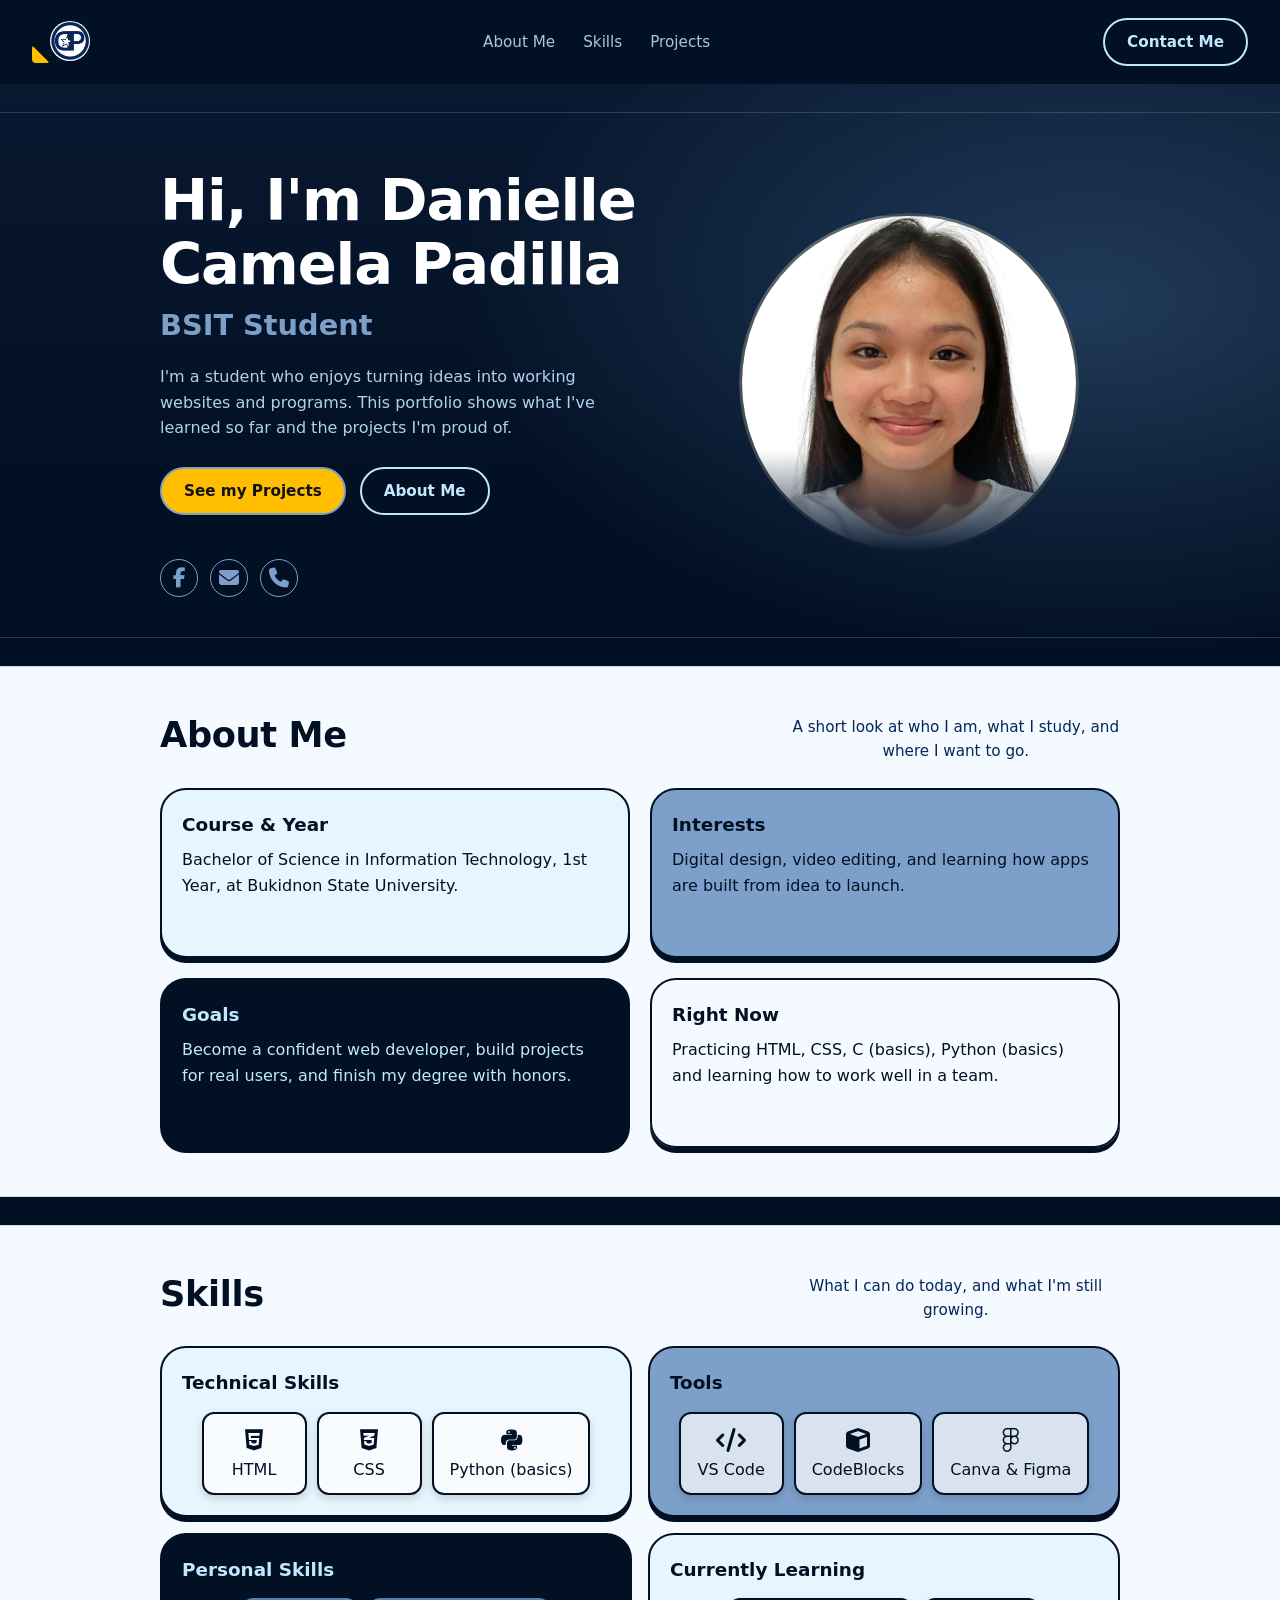
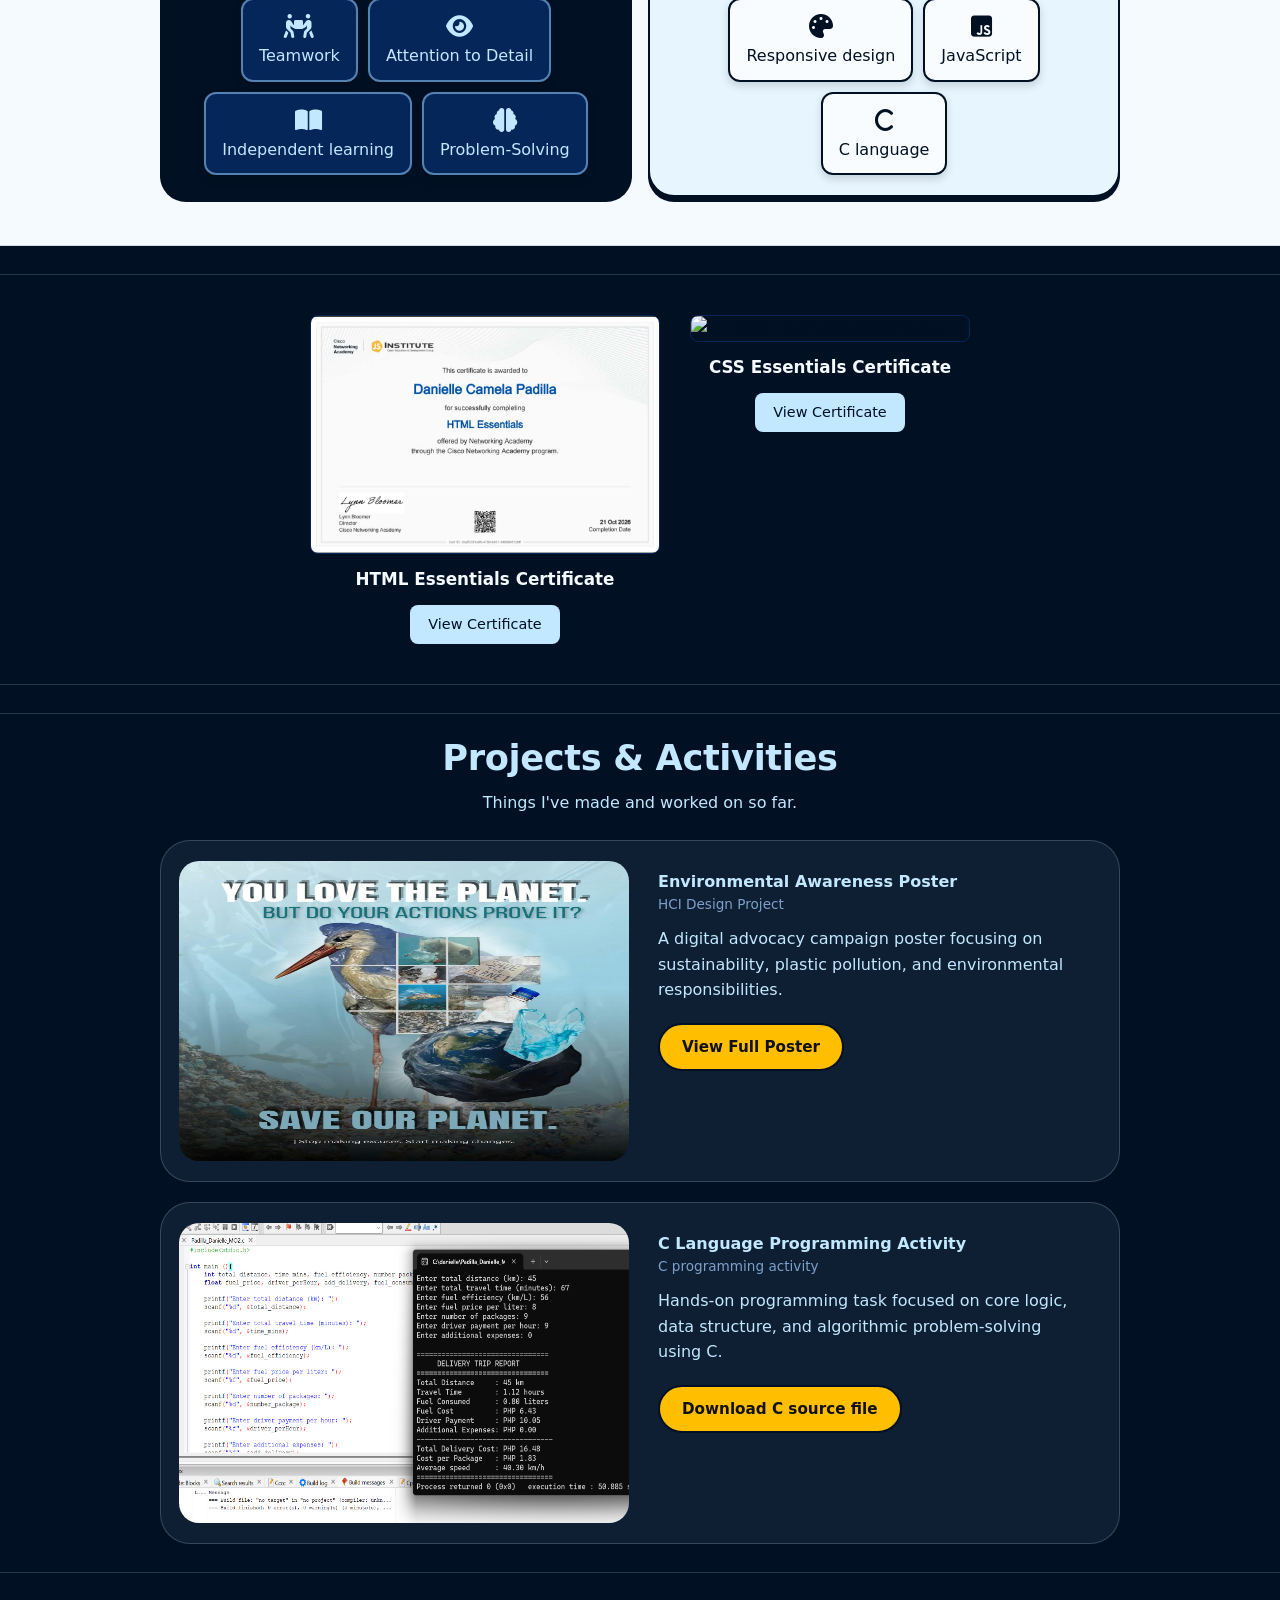
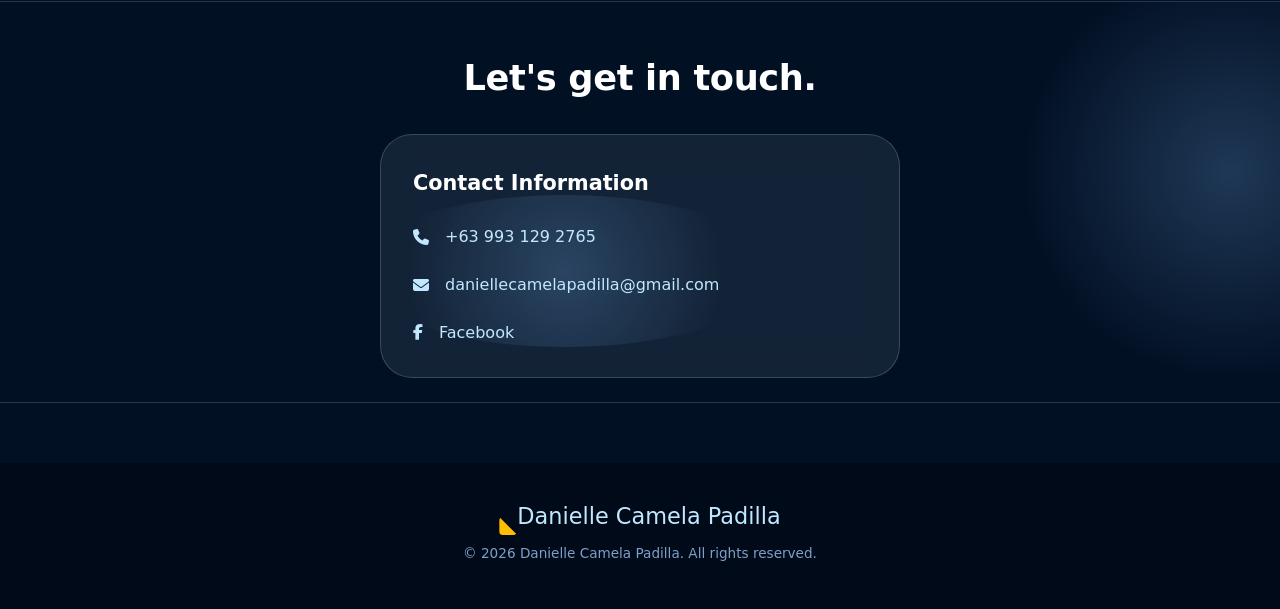
==== index.html @ 0aa8f561 "Rename indexNew.html to index.html" ====
<!DOCTYPE html>
<html lang="en">
<head>
    <meta charset="UTF-8">
    <meta name="viewport" content="width=device-width, initial-scale=1.0">
    <title>Danielle Camela Padilla | Student Portfolio</title>
    <link rel="stylesheet" href="style.css">
    <link href="https://cdnjs.cloudflare.com/ajax/libs/font-awesome/6.5.1/css/all.min.css" rel="stylesheet">
</head>
<body>
    <header class="nav-wrap">
        <nav class="nav" aria-label="Main">
            <a class="brand" href="#home"><span class="brand-mark"></span>
                <img src="asset/profile_logo.jpg" alt="logo">
            </a>

            <div class="nav-right">
                 <ul>
                    <li><a href="#about">About Me</a></li>
                    <li><a href="#skills">Skills</a></li>
                    <li><a href="#projects">Projects</a></li>
                </ul>
            </div>
                <a class="btn btn-ghost" href="#contact">Contact Me</a>
        </nav>
    </header>

    <main>
        <section class="hero" id="home">
            <div class="hero-text">
                <h1>Hi, I'm Danielle Camela Padilla</h1>
                <p class="role">BSIT Student</p>
                <p class="lead">I'm a student who enjoys turning ideas into working websites and programs.
This portfolio shows what I've learned so far and the projects I'm proud of.</p>
                <div class="actions">
                    <a class="btn btn-primary" href="#projects">See my Projects</a>
                    <a class="btn btn-ghost" href="#about">About Me</a>
                </div>
                <ul class="socials" aria-label="Social links">
                    <li><a href="https://www.facebook.com/danielle.camela.padilla.2025" target="_blank" rel="noopener" aria-label="Facebook">
                            <i class="fa-brands fa-facebook-f"></i>
                        </a>
                    </li>
                    <li><a href="mailto:daniellecamelapadilla@gmail.com" aria-label="Email">
                            <i class="fa-solid fa-envelope"></i>
                        </a>
                    </li>
                    <li><a href="tel:+639931292765" aria-label="Phone">
                            <i class="fa-solid fa-phone"></i>
                        </a>
                    </li>
                </ul>
            </div>
            <div class="hero-photo">
                <div class="photo-circle">
                    <img src="asset\photoProfile.jpg" alt="Profile Picture">
                </div>
            </div>
       </section>

       <section class="card-light block" id="about">
        <div class="block-head">
            <h2>About Me</h2>
            <p>A short look at who I am, what I study, and where I want to go.</p>
        </div>
        <div class="grid-2">
            <article class="tile tile-american">
                <h3>Course &amp; Year</h3>
                <p>Bachelor of Science in Information Technology, 1st Year, at Bukidnon State University.</p>
            </article>
            <article class="tile tile-blue">
                <h3>Interests</h3>
                <p>Digital design, video editing, and learning how apps are built from idea to launch.</p>
            </article>
            <article class="tile tile-itom">
                <h3>Goals</h3>
                <p>Become a confident web developer, build projects for real users, and finish my degree with honors.</p>
            </article>
            <article class="tile tile-pale">
                <h3>Right Now</h3>
                <p>Practicing HTML, CSS, C (basics), Python (basics) and learning how to work well in a team.</p>
            </article>
        </div>
       </section>

       <section class="card-light block" id="skills">
        <div class="block-head">
            <h2>Skills</h2>
            <p>What I can do today, and what I'm still growing.</p>
        </div>
        <div class="grid-2">
            <article class="tile tile-american">
                <h3>Technical Skills</h3>
                <ul class="chips">
                    <li><i class="fa-brands fa-html5"></i>HTML</li>
                    <li><i class="fa-brands fa-css3-alt"></i>CSS</li>
                    <li><i class="fa-brands fa-python"></i>Python (basics)</li>
                </ul>
            </article>
            <article class="tile tile-blue">
                <h3>Tools</h3>
                <ul class="chips">
                    <li><i class="fa-solid fa-code"></i>VS Code</li>
                    <li><i class="fa-solid fa-cube"></i>CodeBlocks</li>
                    <li><i class="fa-brands fa-figma"></i>Canva &amp; Figma</li>
                </ul>
            </article>
            <article class="tile tile-itom">
                <h3>Personal Skills</h3>
                <ul class="chips">
                    <li><i class="fa-solid fa-people-carry-box"></i>Teamwork</li>
                    <li><i class="fa-solid fa-eye"></i>Attention to Detail</li>
                    <li><i class="fa-solid fa-book-open"></i>Independent learning</li>
                    <li><i class="fa-solid fa-brain"></i>Problem-Solving</li>
                </ul>
            </article>
            <article class="tile tile-american">
                <h3>Currently Learning</h3>
                <ul class="chips">
                    <li><i class="fa-solid fa-palette"></i>Responsive design</li>
                    <li><i class="fa-brands fa-square-js"></i>JavaScript</li>
                    <li><i class="fa-solid fa-c"></i>C language</li>
                </ul>
            </article>
        </div>
       </section>

       <section class="block" id="certificates">
        <div class="cert-row">
            <div class="cert-item">
                <img src="asset/certificate1.jpg" alt="HTML Essentials Certificate">
                <h4>HTML Essentials Certificate</h4>
                <a href="asset/HTML_Essentials_certificate_2601102702-student-buksu-edu-ph_c5af533f-bef6-4780-b451-1469845726ff.pdf" target="_blank" rel="noopener" class="cert-btn">View Certificate</a>
            </div>
            <div class="cert-item">
                <img src="" alt="CSS Essentials Certificate">
                <h4>CSS Essentials Certificate</h4>
                <a href="#" target="_blank" rel="noopener" class="cert-btn">View Certificate</a>
            </div>
        </div>
       </section>

       <section class="works" id="projects">
        <div class="work-head">
            <h2>Projects &amp; Activities</h2>
            <p>Things I've made and worked on so far.</p>
        </div>

        <article class="work">
            <div class="work-img">
                <img class="work-poster" src="asset/designPoster.jpg" alt="Environmental awareness poster">
            </div>
            <div class="work-info">
                <h4>Environmental Awareness Poster</h4>
                <p class="meta">HCI Design Project</p>
                <p>A digital advocacy campaign poster focusing on sustainability, plastic pollution, and environmental responsibilities.</p>
                <a class="btn btn-primary" href="asset\designPoster.jpg" target="_blank" rel="noopener">View Full Poster</a>
            </div>
        </article>

        <article class="work">
            <div class="work-img">
                <img src="asset/c_activity.png" alt="C programming activity screenshot">
            </div>
            <div class="work-info">
                <h4>C Language Programming Activity</h4>
                <p class="meta">C programming activity</p>
                <p>Hands-on programming task focused on core logic, data structure, and algorithmic problem-solving using C.</p>
                <a class="btn btn-primary" href="asset/Padilla_Danielle_MO2.c" download target="_blank">Download C source file</a>
            </div>
        </article>
       </section>

       <section class="contact" id="contact">
        <h2>Let's get in touch.</h2>
        <div class="contacts-grid">
            <aside class="glass info">
                <h3>Contact Information</h3>
                <ul>
                    <li><i class="fa-solid fa-phone"></i><a href="tel:+639931292765">+63 993 129 2765</a></li>
                    <li><i class="fa-solid fa-envelope"></i><a href="mailto:daniellecamelapadilla@gmail.com">daniellecamelapadilla@gmail.com</a></li>
                    <li><i class="fa-brands fa-facebook-f"></i><a href="https://www.facebook.com/danielle.camela.padilla.2025" target="_blank" rel="noopener">Facebook</a></li>
                </ul>
            </aside>
        </div>
       </section>
    </main>

    <footer>
        <p class="brand"><span class="brand-mark"></span>Danielle Camela Padilla</p>
        <p>&copy; 2026 Danielle Camela Padilla. All rights reserved.</p>
    </footer>
</body>
</html>
---- style.css ----
:root{
  --ink:#021024;      
  --navy:#052659;
  --blue:#5483B3;
  --sky:#7DA0CA;
  --ice:#C1E8FF;
  --paper:#F4FAFF;
  --accent-amber:#FFBF00;
  --radius:36px;
  --content-max:960px;
  --gutter:20px;
  --divider:rgba(193,232,255,.18);
}
*{
    box-sizing:border-box;
    margin:0;
    padding:0;
}
html{
    scroll-behavior:smooth;
    scroll-padding-top:90px;
}
body{
    font-family:"DM Sans",system-ui,sans-serif;
    color:var(--ink);
    line-height:1.6;
    background: radial-gradient(900px 500px at 85% 8%,rgba(84,131,179,.35),transparent 70%), linear-gradient(180deg,#0a1a33 0,var(--ink) 480px);
    background-color:var(--ink);
}
a{
    color:inherit;
}
ul{
    list-style:none;
}
:focus-visible{
    outline:3px solid var(--ice);
    outline-offset:3px;
}
main,.nav{
    width:100%;
    max-width:100%;
    margin-inline:0;
}
main{
    display:flex;
    flex-direction:column;
    gap:28px;
    padding-bottom:60px;
}

/* NAV */
.nav-wrap{
    position:sticky;
    top:0;
    z-index:10;
    display:flex;
    justify-content:center;
}
.nav{
    display:flex;
    align-items:center;
    justify-content:space-between;
    gap:16px;
    background:var(--ink);
    padding:18px 32px;
    color:var(--ice);
}
.nav-right{
    display:flex;
    align-items:center;
    justify-content:center;
    gap:24px;
    margin:0;

}
.nav ul{
    display:flex;
    gap:28px;
    font-size:.95rem;
}
.nav ul a{
    text-decoration:none;
    opacity:.85;
}
.nav ul a:hover{
    opacity:1;
    text-decoration:underline;
    text-underline-offset:6px;
    color:var(--accent-amber);
    transition: color 0.3s ease;
}
.brand{
    display:flex;
    align-items:flex-end;
    text-decoration:none;
}
.brand .brand-mark,
.brand img{
    transition: transform 0.3s cubic-bezier(0.175, 0.885, 0.32, 1.275), filter 0.3s ease;
}
.brand img{
    width:40px;
    height:40px;
    object-fit:cover;
    border-radius:50%;
    margin-bottom:2px;
}
.brand-mark{
    width:18px;
    height:18px;
    border-radius:4px;
    display:inline-block;
    background-color:var(--accent-amber);
    clip-path:polygon(0 100%,0 0,100% 100%);
}
.brand:hover img{
    transform:scale(1.08);
    filter:drop-shadow(0 0 8px rgba(255, 193, 7, 0.45));
}
.brand:hover .brand-mark{
    transform: translate(-3px, -3px) rotate(-12deg);
}

/* BUTTONS */
.btn{
    display:inline-block;
    padding:10px 22px;
    border-radius:999px;
    font-weight:700;
    font-size:.95rem;
    text-decoration:none;
    border:2px solid var(--ink);
}
.btn:hover{
    transform:translateY(-2px);
}
a.btn-primary,
.btn-primary{
    background-color:var(--accent-amber);
    color:#111111;
    border:2px solid var(--ink);
    font-weight:600;
    transition:all 0.3s cubic-bezier(0.4, 0, 0.2, 1)!important;
}
a.btn-primary:hover,
.btn-primary:hover{
    background-color:var(--accent-amber);
    border-color:var(--accent-amber);
    transform:translateY(-3px);
    box-shadow:0 6px 16px rgba(255, 191, 0, 0.35)!important;
}
.btn-outline{
    background:var(--paper);
    color:var(--ink);
    box-shadow:0 4px 0 var(--ink);
    }
.btn-ghost{
    background:transparent;
    color:var(--ice);
    border-color:var(--ice);
}
.btn-ghost:hover{
    background:var(--ice);
    color:var(--navy);
}

/* FULL-WIDTH SECTION BANDS */
main > section{
    width:100%;
    max-width:none;
    margin-inline:0;
    padding-inline:var(--gutter);
    border-radius:0;
    border-inline:0;
    border-block:1px solid var(--divider);
}

/* Inner content */
:where(section:not(.hero), .block, .card-light) > *{
    max-width:var(--content-max);
    margin-inline:auto;
}

/* LIGHT CARD */
.card-light{
    --divider:rgba(5,38,89,.14);
    background:var(--paper);
    padding:48px var(--gutter);
}

/* HERO  (no container) */
.hero{
    margin-top:28px;
    display:grid;
    grid-template-columns:1.1fr .9fr;
    gap:24px;
    align-items:center;
    padding:56px max(var(--gutter), calc((100% - var(--content-max)) / 2)) 40px;
    color:var(--ice);
}
h1{
    font-size:clamp(2.2rem,5vw,3.6rem);
    line-height:1.1;
    letter-spacing:-.02em;
    color:#fff;
}
.role{
    font-size:clamp(1.3rem,2.6vw,1.8rem);
    font-weight:700;
    color:var(--sky);
    margin:6px 0 16px;
}
.lead{
    margin:0 0 26px;
    max-width:46ch;
    color:var(--ice);
    opacity:.9;
}
.actions{
    display:flex;
    gap:14px;
    flex-wrap:wrap;
}
.hero .btn-primary{
    border-color:var(--sky);
    box-shadow:none;
}
.socials{
    display:flex;
    gap:12px;
    margin-top:44px;
}
.socials a{
    width:38px;
    height:38px;
    border:1.5px solid var(--sky);
    border-radius:50%;
    color:var(--sky);
    display:flex;
    align-items:center;
    justify-content:center;
    transition:background .15s,color .15s;
    text-decoration:none;
}
.socials a:hover{
    background:var(--sky);
    color:var(--ink);
}
.socials .fa-solid,
.socials .fa-brands{
    font-size:20px;
    line-height:1;
}
.hero-photo{
    display:flex;
    justify-content:center;
}
.photo-circle{
    width:min(340px,100%);
    aspect-ratio:1;
    border-radius:50%;
    overflow:hidden;
    background:radial-gradient(circle at 50% 30%,var(--blue),var(--navy) 70%);
    box-shadow:0 0 90px rgba(84,131,179,.45);
    -webkit-mask-image:linear-gradient(#000 70%,transparent);
    mask-image:linear-gradient(#000 70%,transparent);
    transition:box-shadow 0.4s ease, border-color 0.45s ease;
    border:3px solid rgba(245, 184, 46, 0.25);

}
.photo-circle img{
    display:block;
    width:100%;
    height:100%;
    object-fit:cover;
    transition:transform 0.4s ease, filter 0.45s ease;
}
.photo-circle:hover{
    border-color:var(--accent-amber);
    box-shadow:0 6px 16px rgba(255, 191, 0, 0.35);
    transform:translateY(-4px);
}
.photo-circle:hover img{
    transform:scale(1.06);
    filter:brightness(1.4);
}

/* SECTION BLOCKS (about) */
.block-head{
    display:flex;
    justify-content:space-between;
    gap:32px;
    align-items:flex-start;
    margin-bottom:24px;
    width:100%;
    text-align:center;
}
.block-head p{
    max-width:34ch;
    font-size:.95rem;
    color:var(--navy);
}
h2{
    font-size:clamp(1.6rem,3vw,2.2rem);
    line-height:1.15;
    letter-spacing:-.01em;
    max-width:12ch;
}
h3{
    font-size:1.15rem;
    margin-bottom:8px;
}
.grid-2{
    display:grid;
    grid-template-columns:1fr 1fr;
    gap:20px
}
.tile{
    border-radius:26px;
    padding:20px;
    min-height:170px;
    border:2px solid var(--ink);
    box-shadow:0 5px 0 var(--ink);
    transition: transform 0.3s ease-in-out, box-shadow 0.3s ease-in-out;
}
.tile-american{
    background:#E7F5FF;
}
.tile-blue{
    background:var(--sky);
}
.tile-itom{
    background:var(--ink);
    color:var(--ice);
}
.chips{
    display:flex;
    flex-wrap:wrap;
    justify-content:center;
    gap:10px;
    margin-top:14px;
    padding:0;
    list-style:none;
}
#skills .grid-2{
    display:grid;
    grid-template-columns:repeat(2, 1fr);
    gap:16px;
    margin-top: 20px;
}
.chips li{
    display:inline-flex;
    flex-direction:column;
    align-items:center;
    justify-content:center;
    gap:8px;
    background:rgba(255, 255, 255, 0.7);
    color:var(--ink);
    padding:14px 16px;
    border: 2px solid var(--ink);
    box-shadow:0 4px 8px rgba(0, 0, 0, 0.15);
    border-radius:12px;
    min-width:105px;
    text-align:center;
    line-height:1.2;
    transition: transform 0.3s cubic-bezier(0.4, 0, 0.2, 1), border-color 0.3s ease, box-shadow 0.3s ease;
}
.chips li i{
    font-size:1.5rem;
    margin-right:0;
}
.tile-itom .chips li{
    background:var(--navy);
    color:var(--ice);
    border-color:var(--blue);
}
.chips li:hover{
    transform:translateY(-5px);
    box-shadow:0 8px 18px rgba(255, 191, 0, 0.25);
    background-color:var(--accent-amber);
}
.tile:hover{
    transform:translateY(-3px);
    box-shadow:0 8px 16px rgba(0, 0, 0, 0.2);
}
.cert-row{
    display:flex;
    justify-content:center;
    gap:30px;
    width:100%;
    max-width:var(--content-max);
    margin:40px auto;
    flex-wrap:wrap;
}
.cert-item{
    display:flex;
    flex-direction:column;
    align-items:center;
    text-align:center;
    gap:12px;
    min-width:280px;
    max-width:400px;
}
.cert-item img{
    width:100%;
    max-width:350px;
    height:auto;
    border-radius:8px;
    border:1px solid var(--navy);
}
.cert-item h4{
    margin:0;
    font-size:1.05rem;
    color:var(--paper);
}
.cert-btn{
    display:inline-block;
    padding:8px 18px;
    background-color:var(--ice);
    color:var(--ink);
    text-decoration:none;
    border-radius:8px;
    font-size:0.9rem;
    font-weight:500;
    transition:background-color 0.2s ease, transform 0.2s ease;
}
.cert-btn:hover{
    box-shadow:0 6px 16px rgba(255, 191, 0, 0.35);
    background-color:var(--accent-amber);
    transform:translateY(-2px);
}
@media (max-width:768px){
    .cert-row{
        flex-direction:column;
        align-items:center;
    }
}
/* PROJECTS (dark section and glassy) */
.works{
    color:var(--ice);
    padding:24px var(--gutter) 8px;
}
.work-head{
    margin-bottom:24px;
    text-align:center;
    width:100%;
    display:block;
    max-width:100%;
    margin-left:auto;
    margin-right:auto;
}
.work-head h2,
.work-head p{
    text-align:center;
    margin-left:auto;
    margin-right:auto;
    margin-bottom:12px;
    display: block;
    width:100%;
    max-width:none;
}
.work{
    display:grid;
    grid-template-columns:1fr 1fr;
    gap:28px;
    justify-items:center;
    background:rgba(193,232,255,.07);
    border:1px solid rgba(193,232,255,.2);
    border-radius:30px;
    padding:20px;
    margin-bottom:20px;
    transition: transform 0.3s ease-in-out, box-shadow 0.3s ease-in-out;

}
.work-img{
    border-radius:20px;
    overflow:hidden;
    line-height:0;
}
.work-img img{
    width:450px;
    height:300px;
    display:block;
}
.work-info{
    padding:8px 12px 8px 4px;
}
.work-info .meta{
    color:var(--sky);
    font-size:.85rem;
    margin-bottom:10px;
}
.work-info p:not(.meta){
    margin-bottom:20px;
    max-width:46ch;
}
.work:hover{
    transform:translateY(-3px);
    box-shadow:0 8px 16px rgba(255, 191, 0, 0.2);
}

/* CONTACT (glass) */
.contact{
    position:relative;
    overflow:hidden;
    text-align:center;
    color:var(--ice);
    padding:56px var(--gutter) 24px;
}
.contact::before{
    content:"";
    position:absolute;
    right:-160px;
    top:-40px;
    width:420px;
    aspect-ratio:1;
    border-radius:50%;
    background:radial-gradient(circle,rgba(84,131,179,.35),transparent 70%);
    z-index:-1;
}
.contact h2{
    max-width:none;
    margin-bottom:36px;
    color:#fff;
}
.contacts-grid{
    display:grid;
    grid-template-columns:minmax(0,520px);
    justify-content:center;
    text-align:left;
}
.glass{
    background:rgba(193,232,255,.09);
    border:1px solid rgba(193,232,255,.2);
    -webkit-backdrop-filter:blur(14px);
    backdrop-filter:blur(14px);
    }
.info{
    border-radius:32px;
    padding:32px;
    position:relative;
}
.info::after{
    content:"";
    position:absolute;
    left:-26px;
    top: 60px;
    bottom: 30px;
    width:420px;
    aspect-ratio:1;
    border-radius:50%;
    background:rgba(125,160,202,.35);
    background:radial-gradient(circle,rgba(84,131,179,.35),transparent 70%);
    z-index:-1;
}
.info h3{
    font-size:1.3rem;
    margin-bottom:24px;
    color:#fff;
}
.info li{
    display:flex;
    align-items:center;
    gap:16px;
    margin-bottom:22px;
    word-break:break-word;
}
.info li:last-child{
    margin-bottom:0;
}
.info a{
    text-decoration:none;
}
.info a:hover{
    text-decoration:underline;
    text-underline-offset:4px;
}
/* FOOTER */
footer{
    display:flex;
    flex-direction:column;
    align-items:center;
    gap:8px;
    padding:36px 0 44px;
    color:var(--sky);
    font-size:.85rem;
    background:#010a18;
}
footer .brand{
    color:var(--ice);
    font-size:1.4rem;
}

/* RESPONSIVE */
@media (max-width:820px){
  .nav ul{
    display:none;
  }
  .card-light{
    padding:28px var(--gutter);
  }
  .hero{
    padding-inline:var(--gutter);
  }
  .hero,.work,.grid-2{
    grid-template-columns:1fr;
  }
  .block-head{
    flex-direction:column;gap:8px;
  }
}
@media (prefers-reduced-motion:reduce){
  html{
    scroll-behavior:auto;
  }
  .btn,.chips li,.tile,.work{
    transition:none;
  }
}
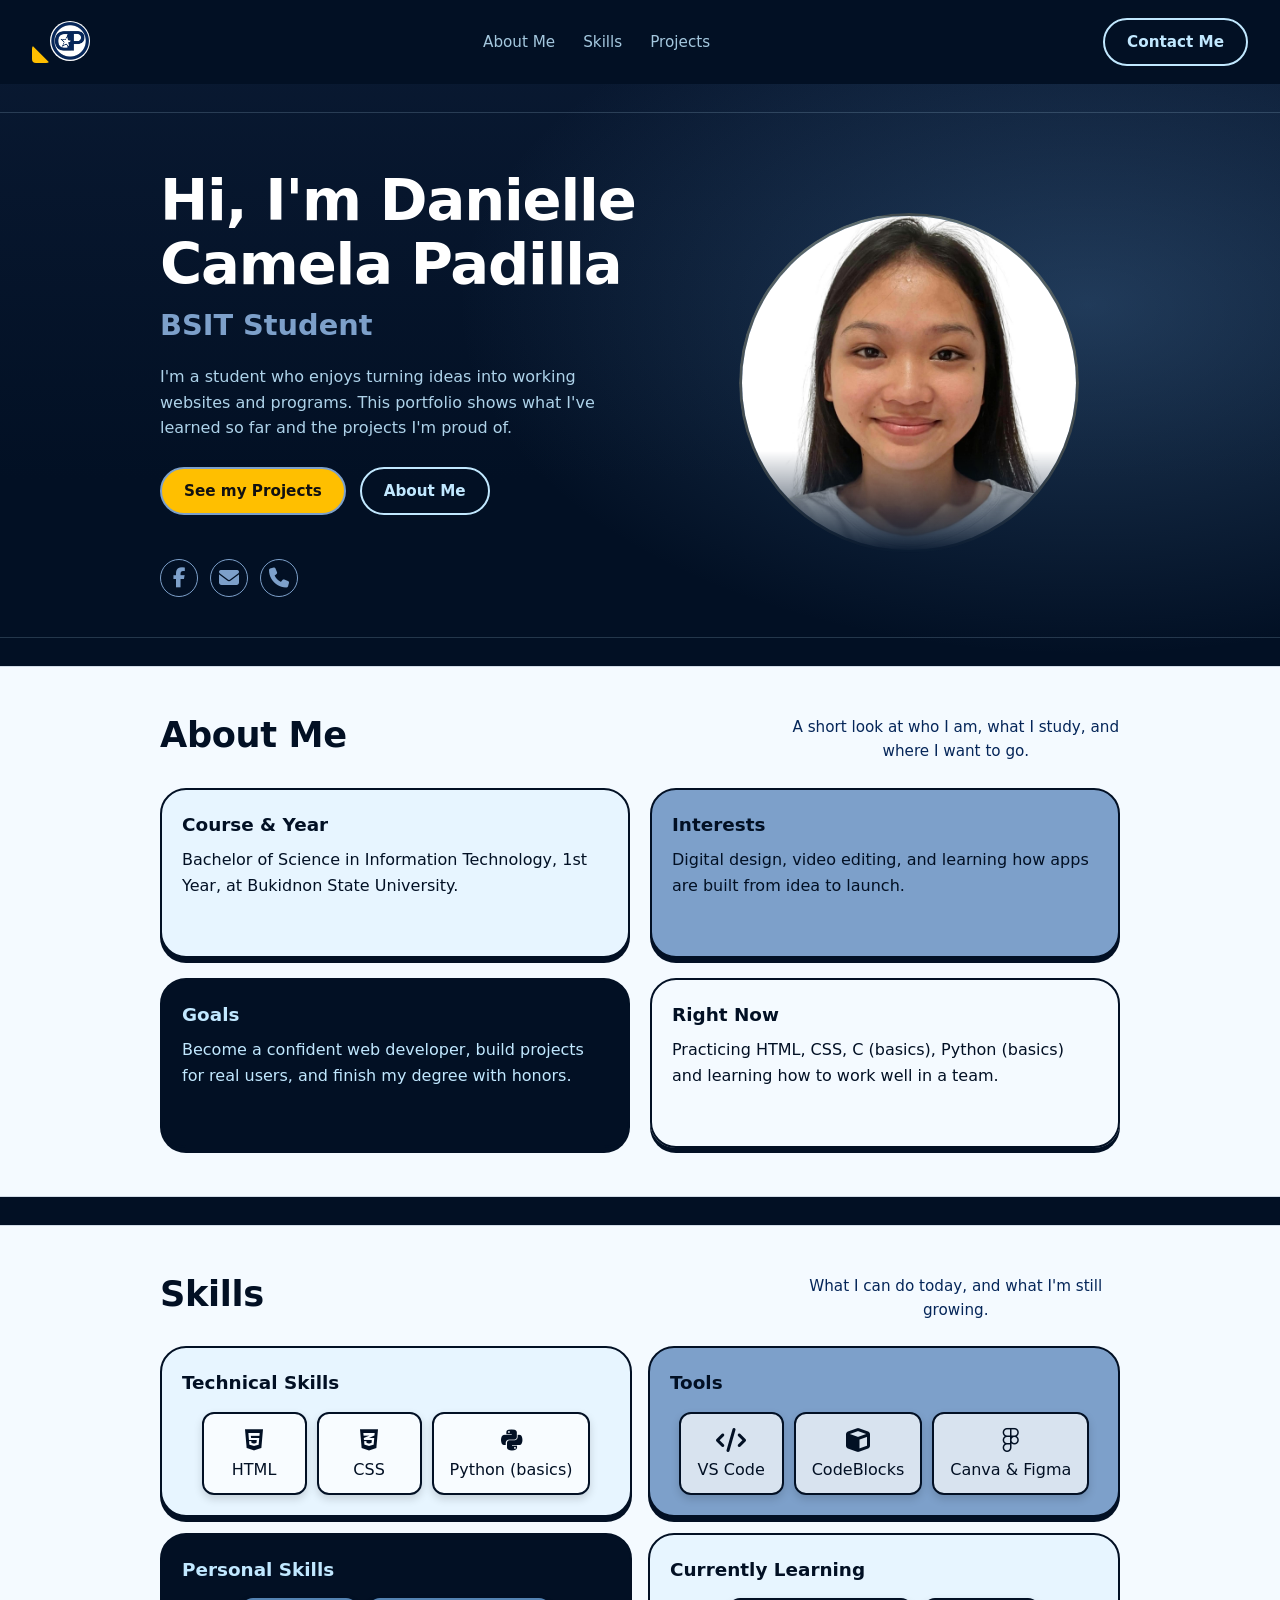
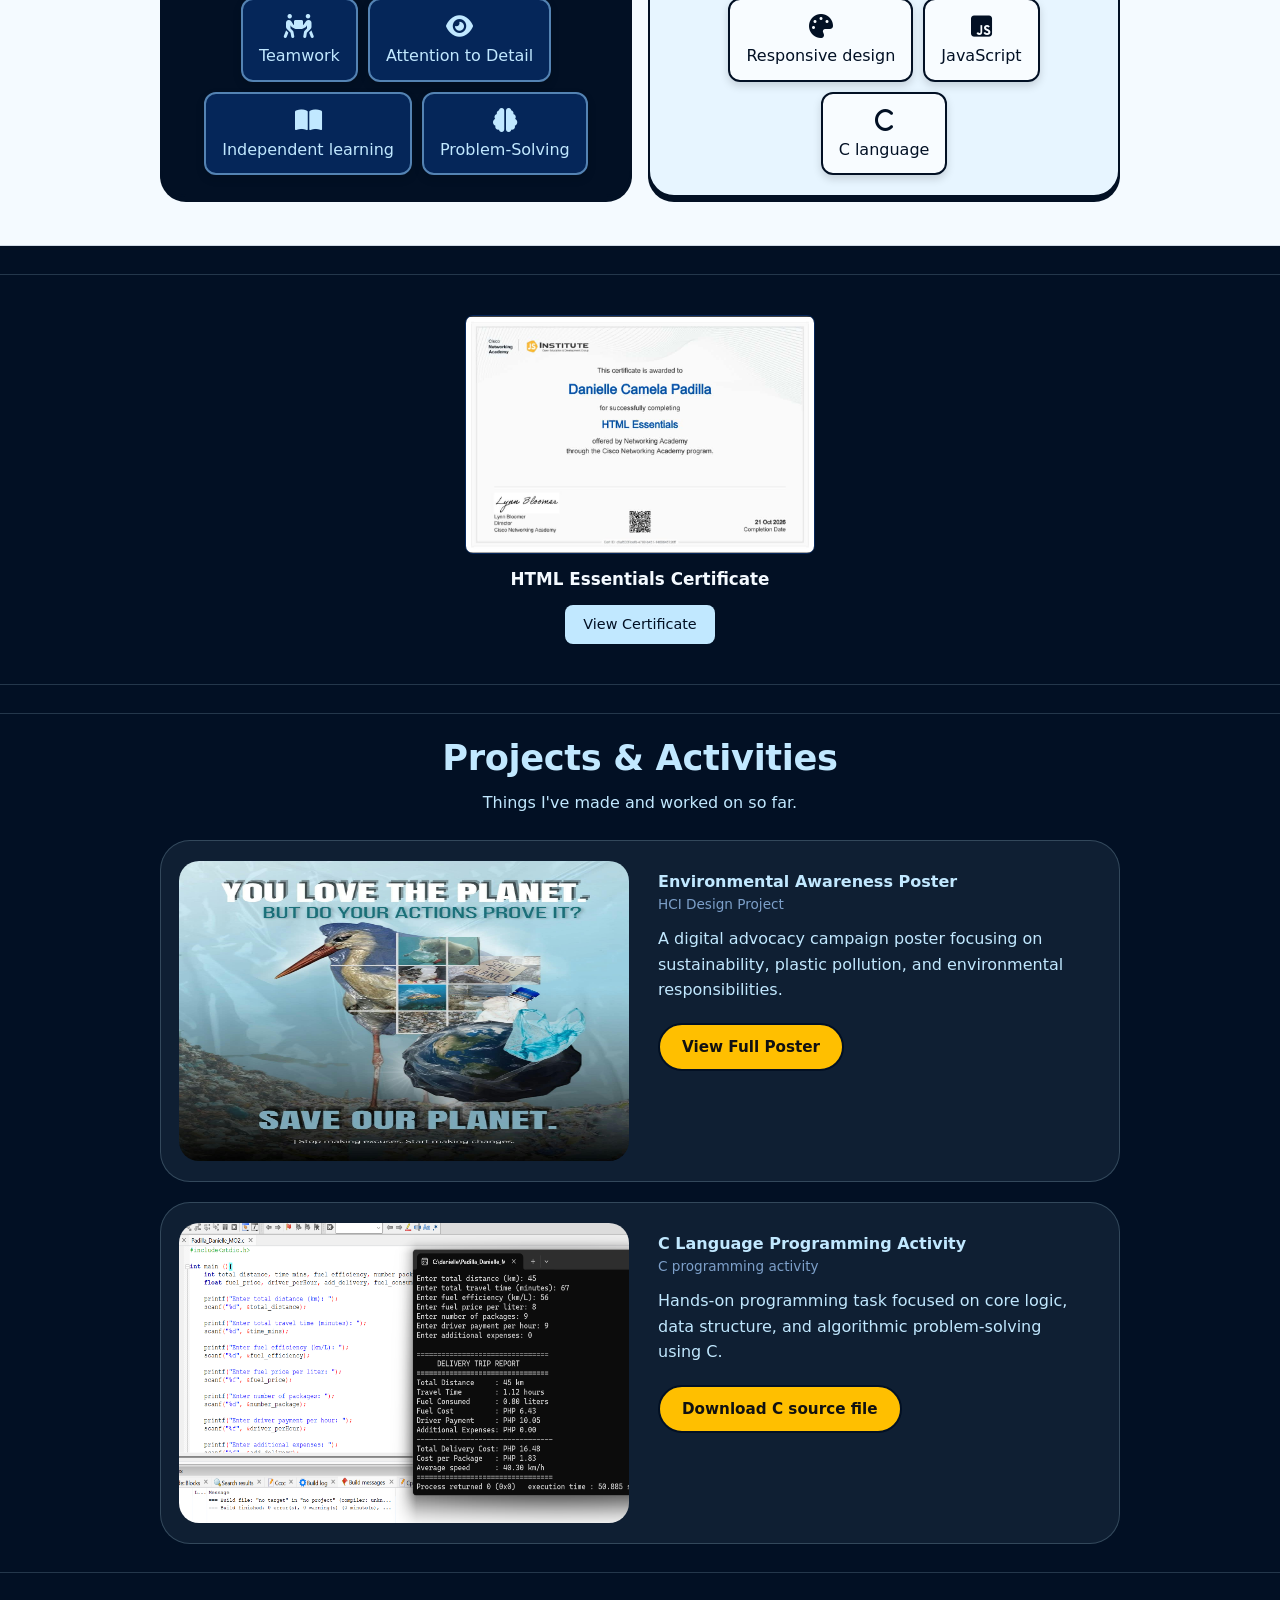
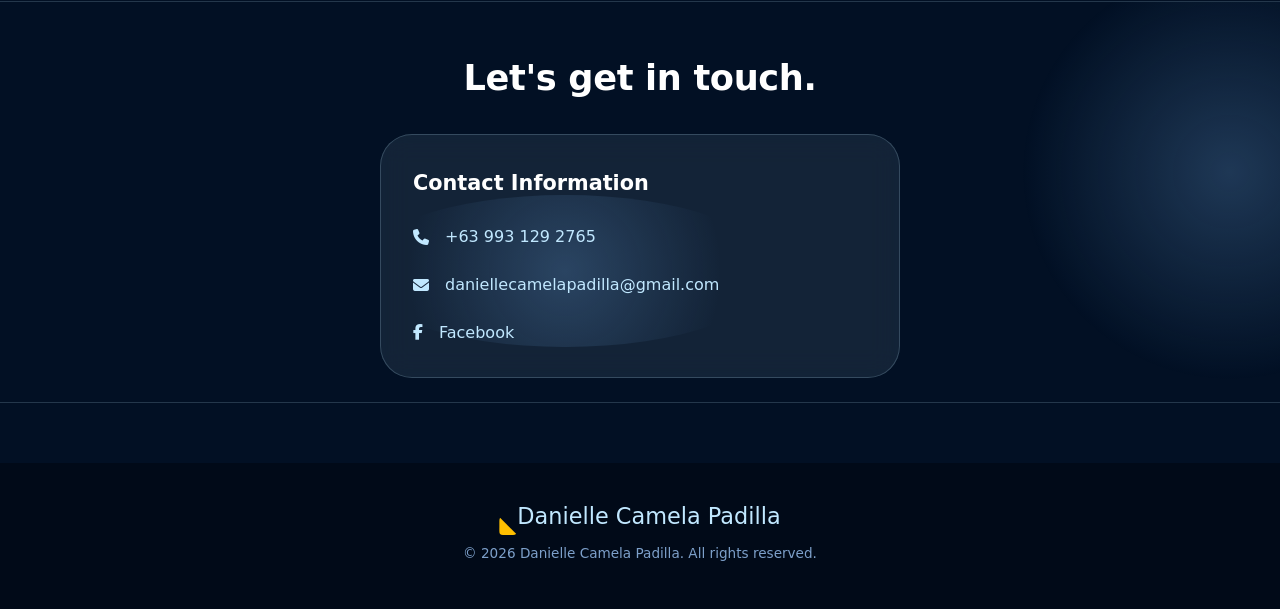
==== commit 246fdb61: "Added video background" ====
--- a/index.html
+++ b/index.html
@@ -8,6 +8,10 @@
     <link href="https://cdnjs.cloudflare.com/ajax/libs/font-awesome/6.5.1/css/all.min.css" rel="stylesheet">
 </head>
 <body>
+    <video autoplay muted loop playsenline class="bg-video">
+        <source src="asset\liveBackground.mp4" type="video/mp4">
+    </video>
+
     <header class="nav-wrap">
         <nav class="nav" aria-label="Main">
             <a class="brand" href="#home"><span class="brand-mark"></span>
@@ -132,11 +136,6 @@
                 <h4>HTML Essentials Certificate</h4>
                 <a href="asset/HTML_Essentials_certificate_2601102702-student-buksu-edu-ph_c5af533f-bef6-4780-b451-1469845726ff.pdf" target="_blank" rel="noopener" class="cert-btn">View Certificate</a>
             </div>
-            <div class="cert-item">
-                <img src="" alt="CSS Essentials Certificate">
-                <h4>CSS Essentials Certificate</h4>
-                <a href="#" target="_blank" rel="noopener" class="cert-btn">View Certificate</a>
-            </div>
         </div>
        </section>
 
@@ -191,4 +190,4 @@
         <p>&copy; 2026 Danielle Camela Padilla. All rights reserved.</p>
     </footer>
 </body>
-</html>
+</html>
--- a/style.css
+++ b/style.css
@@ -26,6 +26,16 @@
     line-height:1.6;
     background: radial-gradient(900px 500px at 85% 8%,rgba(84,131,179,.35),transparent 70%), linear-gradient(180deg,#0a1a33 0,var(--ink) 480px);
     background-color:var(--ink);
+}
+.bg-video{
+    position:fixed;
+    top:0;
+    left:0;
+    width:100%;
+    height:100%;
+    object-fit:cover;
+    z-index:-1;
+    object-fit:cover;
 }
 a{
     color:inherit;
